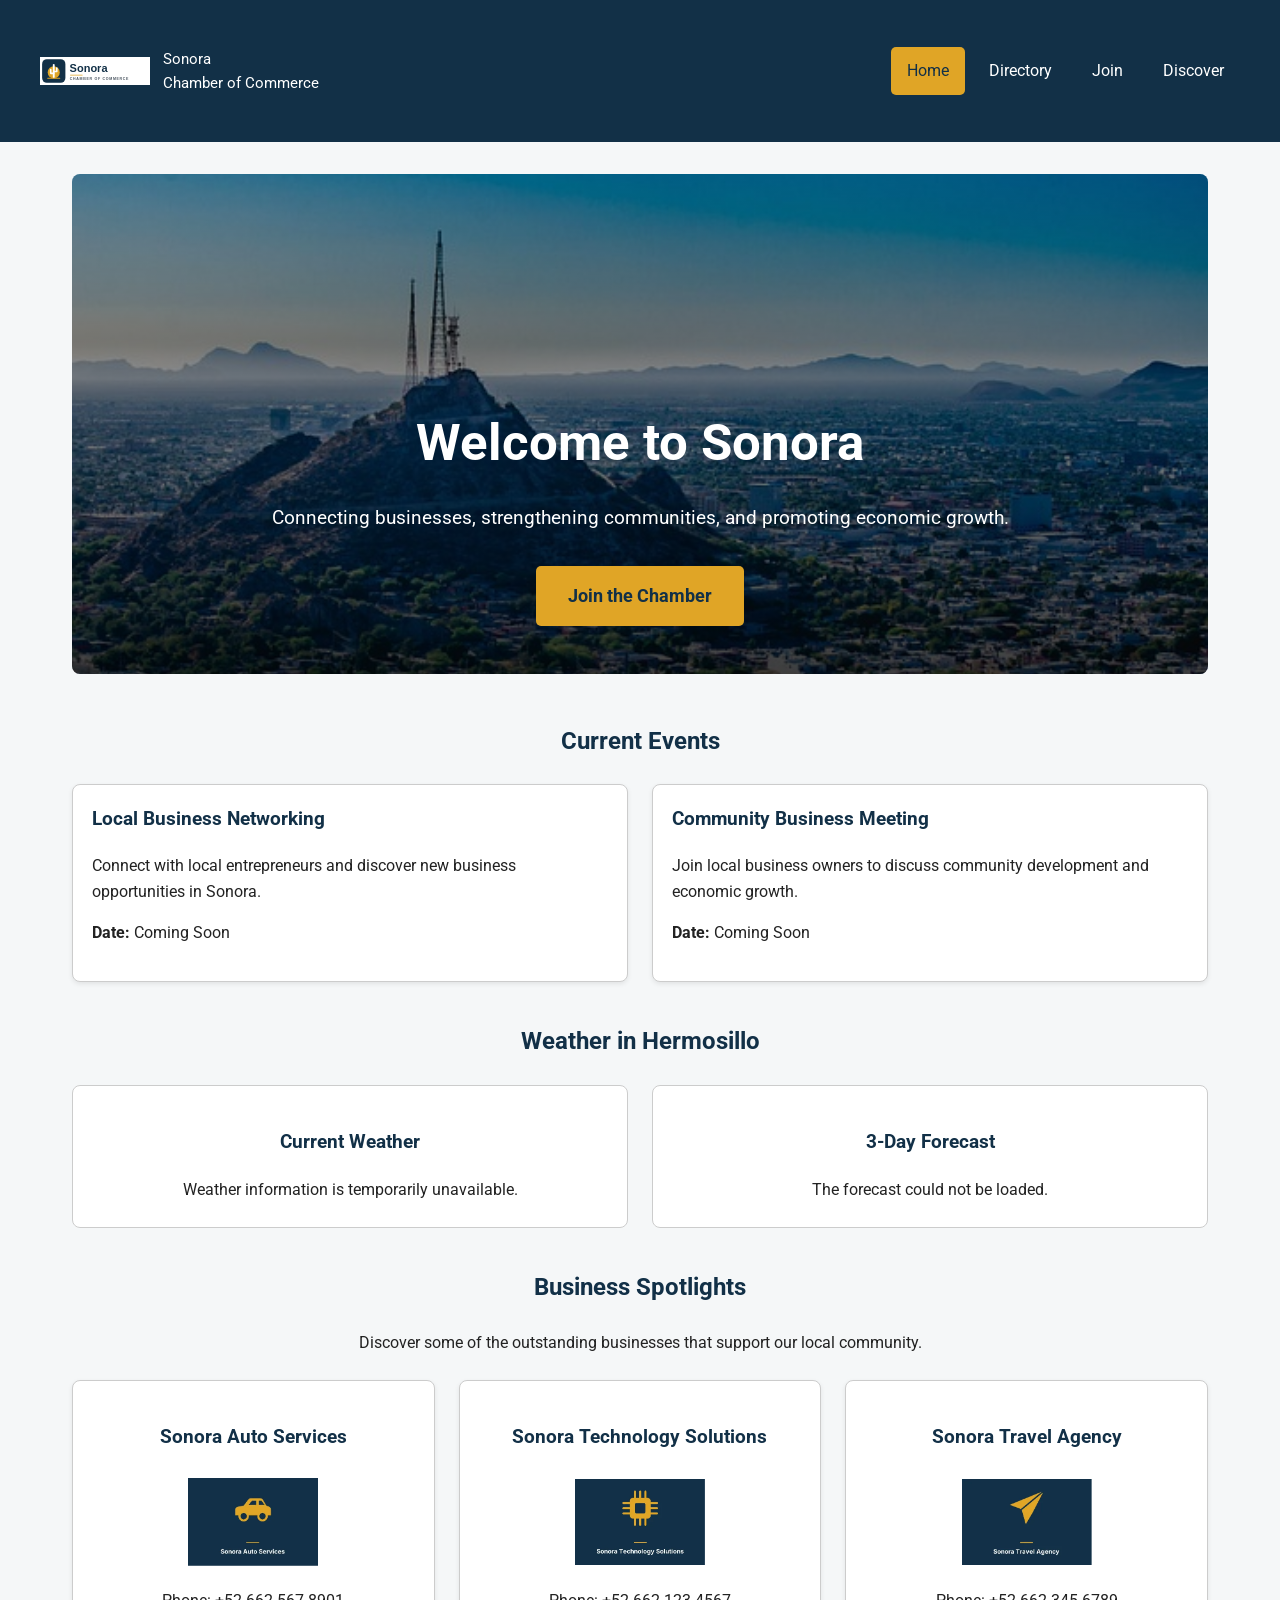
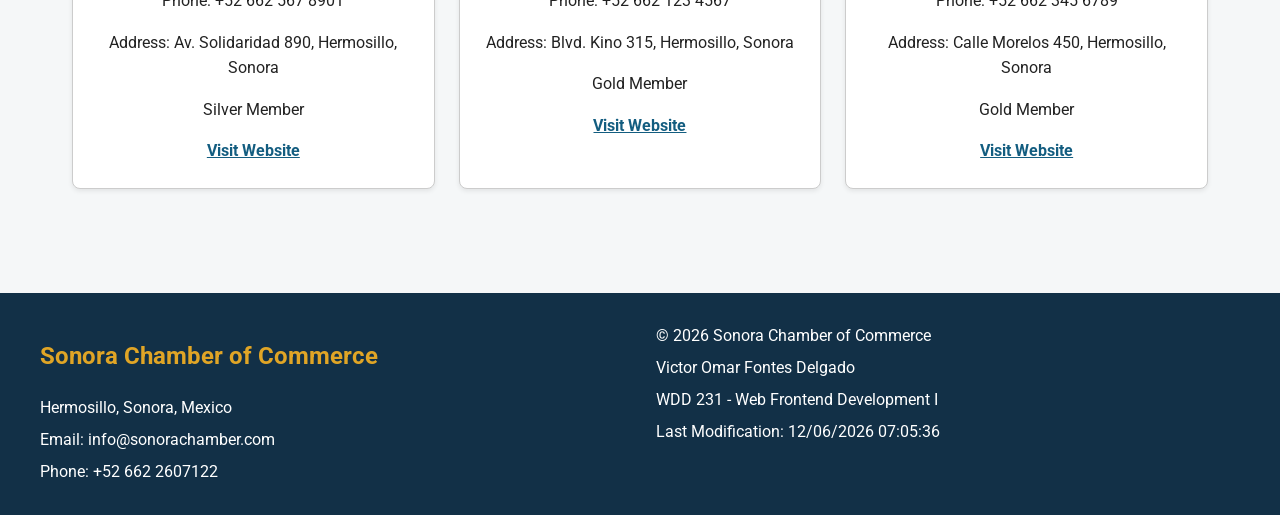
==== chamber/index.html @ 627ca7ed "Rename Chamber folder to lowercase" ====
<!DOCTYPE html>
<html lang="en">

<head>
    <meta charset="UTF-8">
    <meta name="viewport" content="width=device-width, initial-scale=1.0">

    <!-- SEO -->
    <meta name="description" content="Explore local businesses, events, weather, and membership opportunities with the Sonora Chamber of Commerce.">

    <meta name="author" content="Victor Omar Fontes Delgado">

    <title>Home | Sonora Chamber of Commerce</title>

    <!-- Favicon -->
    <link rel="icon" href="images/favicon.svg" type="image/svg+xml">

    <!-- Open Graph -->
    <meta property="og:title" content="Sonora Chamber of Commerce">
    <meta property="og:description" content="Discover businesses, events, and opportunities in Sonora, Mexico.">
    <meta property="og:image" content="https://vofontes.github.io/wdd231/Chamber/images/hero.jpg">
    <meta property="og:url" content="https://vofontes.github.io/wdd231/Chamber/index.html">
    <meta property="og:type" content="website">

    <!-- Google Fonts -->
    <link rel="preconnect" href="https://fonts.googleapis.com">
    <link rel="preconnect" href="https://fonts.gstatic.com" crossorigin>
    <link href="https://fonts.googleapis.com/css2?family=Roboto:wght@400;500;700&display=swap" rel="stylesheet">

    <!-- CSS -->
    <link rel="stylesheet" href="styles/normalize.css">
    <link rel="stylesheet" href="styles/small.css">
    <link rel="stylesheet" href="styles/large.css">

    <!-- JavaScript -->
    <script src="scripts/home.js" defer></script>
</head>

<body>

    <!-- HEADER -->
    <header>
        <div class="header-container">

            <div class="logo">
                <img src="images/logo.svg" alt="Sonora Chamber of Commerce logo">

                <div>
                    <p class="site-name">Sonora</p>
                    <p>Chamber of Commerce</p>
                </div>
            </div>

            <!-- Mobile Navigation Button -->
            <button id="menu-button"
                    type="button"
                    aria-label="Open navigation menu"
                    aria-expanded="false"
                    aria-controls="navigation">
                ☰
            </button>

            <!-- Navigation -->
            <nav id="navigation">
                <ul>
                    <li>
                        <a href="index.html" class="active" aria-current="page">Home</a>
                    </li>

                    <li>
                        <a href="directory.html">Directory</a>
                    </li>

                    <li>
                        <a href="join.html">Join</a>
                    </li>

                    <li>
                        <a href="discover.html">Discover</a>
                    </li>
                </ul>
            </nav>

        </div>
    </header>

    <!-- MAIN CONTENT -->
    <main>

        <!-- HERO SECTION -->
        <section class="hero">

            <img src="images/hero.jpg"
                 alt="Panoramic landscape of Sonora, Mexico"
                 fetchpriority="high">

            <div class="hero-content">
                <h1>Welcome to Sonora</h1>

                <p>
                    Connecting businesses, strengthening communities,
                    and promoting economic growth.
                </p>

                <a href="join.html" class="hero-button">
                    Join the Chamber
                </a>
            </div>

        </section>

        <!-- CURRENT EVENTS -->
        <section class="events-section">

            <h2>Current Events</h2>

            <div class="events-container">

                <article class="event-card">
                    <h3>Local Business Networking</h3>

                    <p>
                        Connect with local entrepreneurs and discover
                        new business opportunities in Sonora.
                    </p>

                    <p><strong>Date:</strong> Coming Soon</p>
                </article>

                <article class="event-card">
                    <h3>Community Business Meeting</h3>

                    <p>
                        Join local business owners to discuss community
                        development and economic growth.
                    </p>

                    <p><strong>Date:</strong> Coming Soon</p>
                </article>

            </div>

        </section>

        <!-- WEATHER SECTION -->
        <section class="weather-section">

            <h2>Weather in Hermosillo</h2>

            <div class="weather-container">

                <!-- CURRENT WEATHER -->
                <div class="current-weather">

                    <h3>Current Weather</h3>

                    <div id="current-weather">
                        <p>Loading current weather...</p>
                    </div>

                </div>

                <!-- THREE DAY FORECAST -->
                <div class="forecast-section">

                    <h3>3-Day Forecast</h3>

                    <div id="weather-forecast">
                        <p>Loading weather forecast...</p>
                    </div>

                </div>

            </div>

        </section>

        <!-- BUSINESS SPOTLIGHTS -->
        <section class="spotlights-section">

            <h2>Business Spotlights</h2>

            <p class="spotlights-intro">
                Discover some of the outstanding businesses
                that support our local community.
            </p>

            <div id="spotlights-container" class="spotlights-container">

                <p>Loading featured businesses...</p>

            </div>

        </section>

    </main>

    <!-- FOOTER -->
    <footer>

        <div class="footer-container">

            <div class="contact-info">

                <h2>Sonora Chamber of Commerce</h2>

                <p>Hermosillo, Sonora, Mexico</p>
                <p>Email: info@sonorachamber.com</p>
                <p>Phone: +52 662 2607122</p>

            </div>

            <div class="development-info">

                <p>
                    &copy; <span id="current-year"></span>
                    Sonora Chamber of Commerce
                </p>

                <p>Victor Omar Fontes Delgado</p>

                <p>WDD 231 - Web Frontend Development I</p>

                <p>
                    Last Modification:
                    <span id="last-modified"></span>
                </p>

            </div>

        </div>

    </footer>

</body>
</html>
---- chamber/styles/small.css ----
/* GENERAL SETTINGS */

* {
    box-sizing: border-box;
}

body {
    font-family: "Roboto", Arial, sans-serif;
    margin: 0;
    color: #222222;
    background-color: #f5f7f8;
    line-height: 1.6;
}

img {
    max-width: 100%;
    height: auto;
}

/* HEADER */

header {
    background-color: #123047;
    color: white;
    padding: 1rem;
}

.header-container {
    display: flex;
    flex-wrap: wrap;
    justify-content: space-between;
    align-items: center;
}

.logo {
    display: flex;
    align-items: center;
    gap: 0.8rem;
}

.logo img {
    width: 110px;
    height: 110px;
    object-fit: contain;
    flex-shrink: 0;
}

.logo h1 {
    font-size: 1.6rem;
    margin: 0;
}

.logo p {
    margin: 0;
    font-size: 0.95rem;
}

/* NAVIGATION */

#menu-button {
    background: none;
    border: none;
    color: white;
    font-size: 2rem;
    cursor: pointer;
}

nav {
    display: none;
    width: 100%;
}

nav.open {
    display: block;
}

nav ul {
    list-style: none;
    padding: 0;
    margin: 1rem 0 0;
}

nav li {
    border-top: 1px solid #ffffff40;
}

nav a {
    display: block;
    padding: 0.8rem;
    color: white;
    text-decoration: none;
}

nav a:hover,
nav a.active {
    background-color: #e0a526;
    color: #123047;
}

/* MAIN CONTENT */

main {
    max-width: 1200px;
    margin: 0 auto;
    padding: 1rem;
}

main h2 {
    color: #123047;
    text-align: center;
}

.directory-intro {
    text-align: center;
    margin-bottom: 1.5rem;
}

/* VIEW BUTTONS */

.view-buttons {
    display: flex;
    justify-content: center;
    gap: 1rem;
    margin: 1.5rem 0;
}

.view-buttons button {
    padding: 0.7rem 1.5rem;
    border: 2px solid #123047;
    background-color: white;
    color: #123047;
    font-weight: bold;
    cursor: pointer;
    border-radius: 5px;
}

.view-buttons button.active,
.view-buttons button:hover {
    background-color: #123047;
    color: white;
}

/* GRID VIEW */

.grid-view {
    display: grid;
    grid-template-columns: 1fr;
    gap: 1rem;
}

.member-card {
    background-color: white;
    border: 1px solid #cccccc;
    border-radius: 8px;
    padding: 1rem;
    text-align: center;
    box-shadow: 0 2px 5px #00000015;
}

.member-card img {
    width: 150px;
    height: 110px;
    object-fit: contain;
    margin-bottom: 0.5rem;
}

.member-card h3 {
    color: #123047;
}

.member-card a {
    color: #135d80;
    font-weight: bold;
}

/* LIST VIEW */

.list-view {
    display: flex;
    flex-direction: column;
    gap: 0;
}

.list-view .member-card {
    display: block;
    text-align: left;
    border-radius: 0;
    box-shadow: none;
    padding: 0.8rem;
}

.list-view .member-card img {
    display: none;
}

.list-view .member-card:nth-child(even) {
    background-color: #e8eef1;
}

/* FOOTER */

footer {
    background-color: #123047;
    color: white;
    padding: 1.5rem;
    margin-top: 2rem;
}

.footer-container {
    max-width: 1200px;
    margin: 0 auto;
}

footer h2 {
    color: #e0a526;
}

footer p {
    margin: 0.4rem 0;
}

/* ==============================
   HOME PAGE - HERO SECTION
============================== */

.hero {
    position: relative;
    width: 100%;
    overflow: hidden;
    border-radius: 8px;
    margin-bottom: 2rem;
}

.hero img {
    width: 100%;
    height: 350px;
    object-fit: cover;
}

.hero::after {
    content: "";
    position: absolute;
    inset: 0;
    background: linear-gradient(
        rgba(0, 0, 0, 0.25),
        rgba(0, 0, 0, 0.75)
    );
}

.hero-content {
    position: absolute;
    z-index: 1;
    bottom: 1.5rem;
    left: 1rem;
    right: 1rem;
    color: white;
    text-align: center;
}

.hero-content h1 {
    font-size: 1.8rem;
    margin-bottom: 0.5rem;
}

.hero-content p {
    font-size: 1rem;
}

.hero-button {
    display: inline-block;
    background-color: #e0a526;
    color: #123047;
    padding: 0.8rem 1.5rem;
    border-radius: 5px;
    text-decoration: none;
    font-weight: bold;
    margin-top: 0.8rem;
}

.hero-button:hover {
    background-color: white;
}


/* ==============================
   HOME PAGE - SECTIONS
============================== */

.events-section,
.weather-section,
.spotlights-section {
    margin: 2.5rem 0;
}

.events-section h2,
.weather-section h2,
.spotlights-section h2 {
    text-align: center;
    color: #123047;
    margin-bottom: 1.5rem;
}


/* ==============================
   CURRENT EVENTS
============================== */

.events-container {
    display: grid;
    grid-template-columns: 1fr;
    gap: 1rem;
}

.event-card {
    background-color: white;
    padding: 1.2rem;
    border-radius: 8px;
    border: 1px solid #cccccc;
    box-shadow: 0 2px 5px #00000015;
}

.event-card h3 {
    color: #123047;
    margin-top: 0;
}


/* ==============================
   WEATHER
============================== */

.weather-container {
    display: grid;
    grid-template-columns: 1fr;
    gap: 1rem;
}

.current-weather,
.forecast-section {
    background-color: white;
    padding: 1.2rem;
    border-radius: 8px;
    border: 1px solid #cccccc;
    text-align: center;
}

.current-weather h3,
.forecast-section h3 {
    color: #123047;
}

.weather-icon {
    width: 80px;
    margin: 0 auto;
}

.forecast-day {
    padding: 0.8rem;
    border-top: 1px solid #cccccc;
}


/* ==============================
   BUSINESS SPOTLIGHTS
============================== */

.spotlights-intro {
    text-align: center;
    margin-bottom: 1.5rem;
}

.spotlights-container {
    display: grid;
    grid-template-columns: 1fr;
    gap: 1rem;
}

.spotlight-card {
    background-color: white;
    border: 1px solid #cccccc;
    border-radius: 8px;
    padding: 1.2rem;
    text-align: center;
    box-shadow: 0 2px 5px #00000015;
}

.spotlight-card h3 {
    color: #123047;
}

.spotlight-card img {
    width: 130px;
    height: 100px;
    object-fit: contain;
    margin: 0 auto 1rem;
}

.spotlight-card a {
    color: #135d80;
    font-weight: bold;
}

.membership-level {
    display: inline-block;
    background-color: #123047;
    color: white;
    padding: 0.3rem 0.8rem;
    border-radius: 4px;
    font-size: 0.85rem;
    font-weight: bold;
}
---- chamber/styles/large.css ----
/* LARGE SCREEN DESIGN */

@media screen and (min-width: 700px) {

    /* HEADER */

    .header-container {
        max-width: 1200px;
        margin: 0 auto;
    }

    #menu-button {
        display: none;
    }

    nav {
        display: block;
        width: auto;
    }

    nav ul {
        display: flex;
        gap: 0.5rem;
        margin: 0;
    }

    nav li {
        border: none;
    }

    nav a {
        padding: 0.7rem 1rem;
        border-radius: 5px;
    }

    /* MAIN */

    main {
        padding: 2rem;
    }

    /* GRID */

    .grid-view {
        grid-template-columns: repeat(2, 1fr);
    }

    /* FOOTER */

    .footer-container {
        display: grid;
        grid-template-columns: 1fr 1fr;
        gap: 2rem;
    }
}

@media screen and (min-width: 1000px) {

    .grid-view {
        grid-template-columns: repeat(3, 1fr);
    }

}

/* =================================
   HOME PAGE - DESKTOP DESIGN
================================= */

@media screen and (min-width: 700px) {

    /* HERO SECTION */

    .hero {
        margin-bottom: 3rem;
    }

    .hero img {
        height: 450px;
    }

    .hero-content {
        left: 5%;
        right: 5%;
        bottom: 3rem;
        max-width: 750px;
        margin: 0 auto;
    }

    .hero-content h1 {
        font-size: 2.8rem;
    }

    .hero-content p {
        font-size: 1.2rem;
    }

    .hero-button {
        padding: 1rem 2rem;
        font-size: 1.1rem;
    }


    /* CURRENT EVENTS */

    .events-container {
        grid-template-columns: repeat(2, 1fr);
        gap: 1.5rem;
    }


    /* WEATHER */

    .weather-container {
        grid-template-columns: 1fr 1fr;
        gap: 1.5rem;
    }

    .current-weather,
    .forecast-section {
        padding: 1.5rem;
    }


    /* BUSINESS SPOTLIGHTS */

    .spotlights-container {
        grid-template-columns: repeat(2, 1fr);
        gap: 1.5rem;
    }

    .spotlight-card {
        padding: 1.5rem;
    }

}


/* =================================
   LARGE DESKTOP SCREENS
================================= */

@media screen and (min-width: 1000px) {

    .hero img {
        height: 500px;
    }

    .hero-content h1 {
        font-size: 3.2rem;
    }

    /* BUSINESS SPOTLIGHTS */

    .spotlights-container {
        grid-template-columns: repeat(3, 1fr);
    }

    /* WEATHER */

    .weather-container {
        grid-template-columns: 1fr 1fr;
    }

}
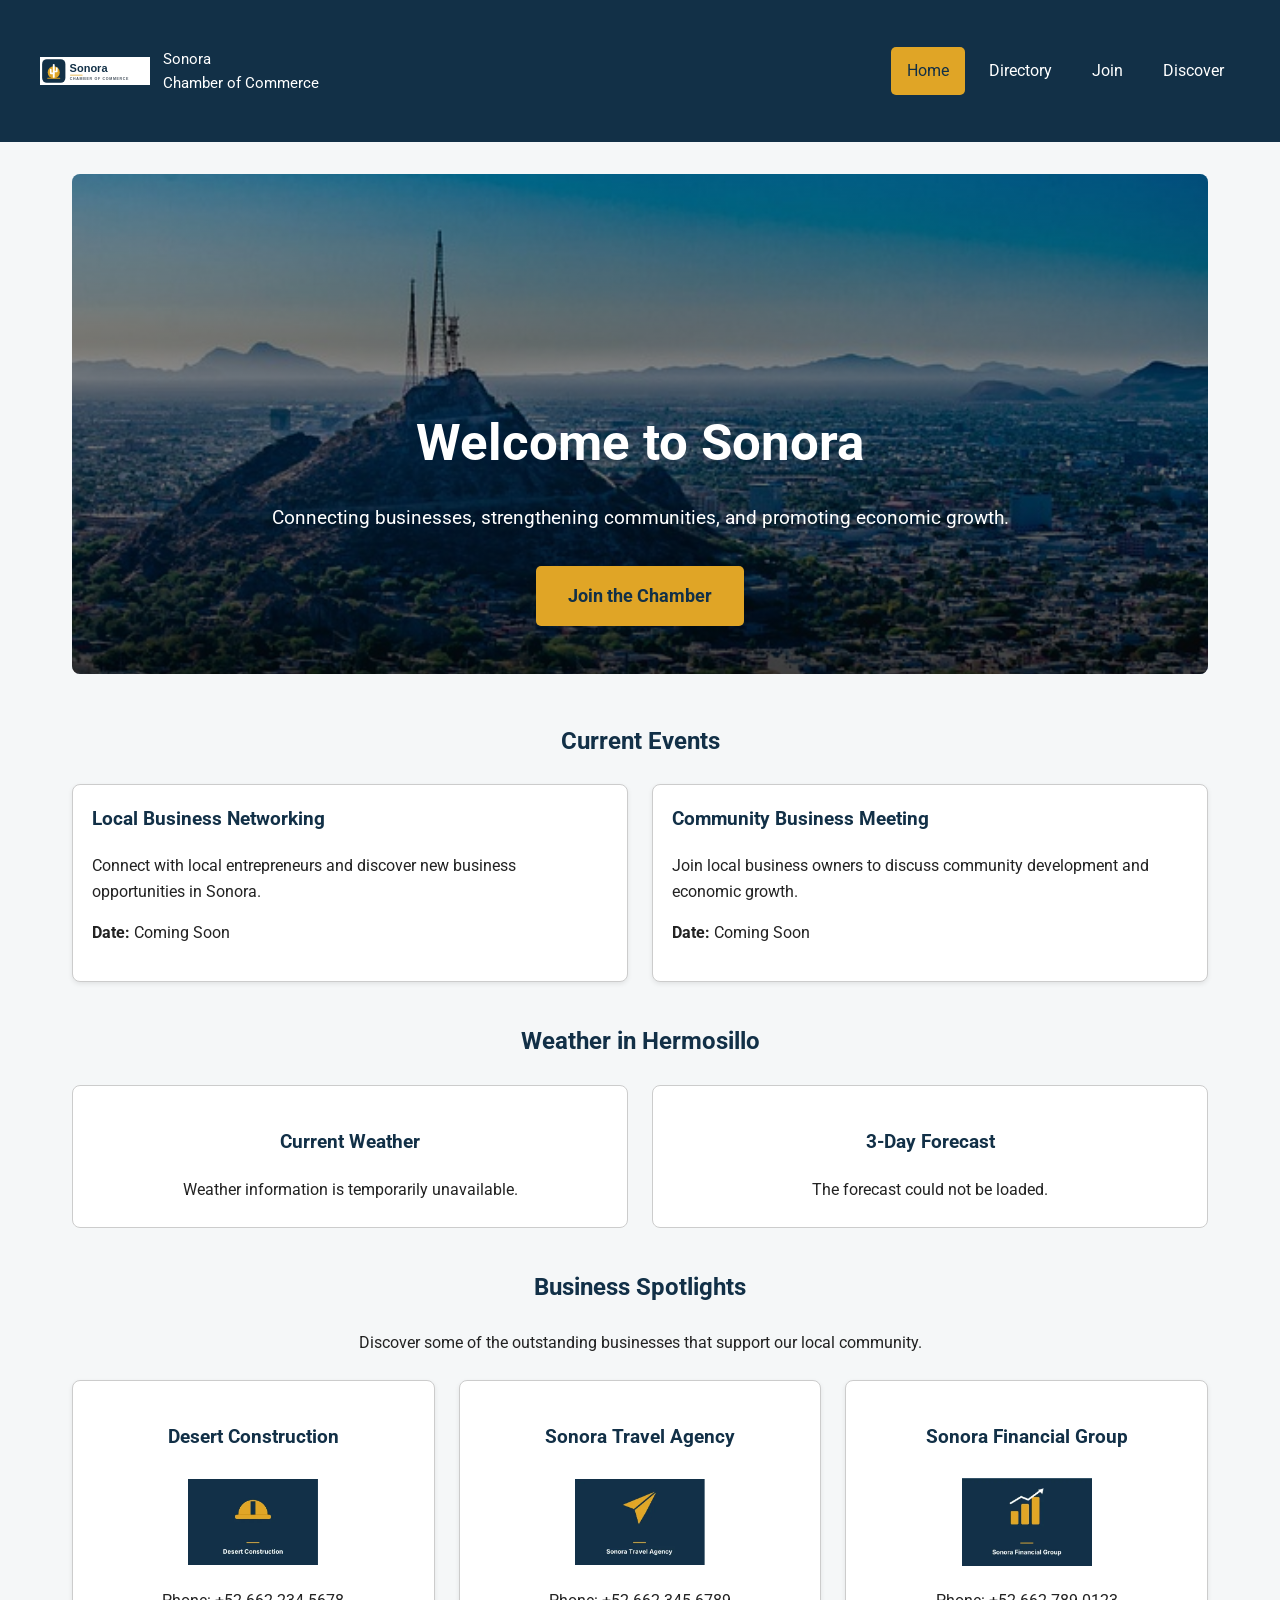
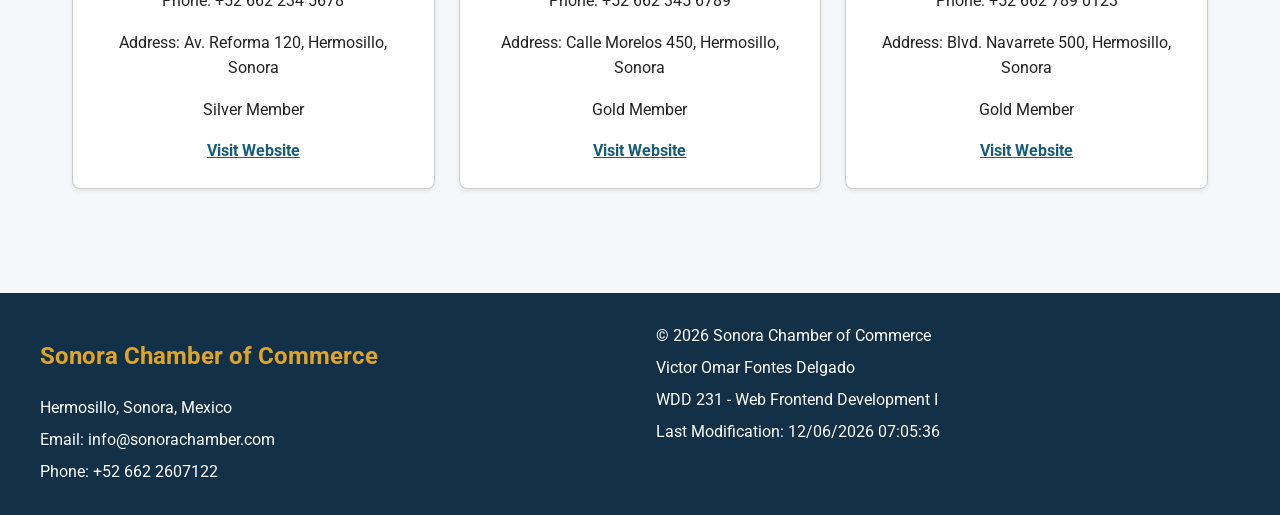
==== commit 5a91ca3c: "W03 chamber Home Page" ====
--- a/chamber/index.html
+++ b/chamber/index.html
@@ -18,8 +18,8 @@
     <!-- Open Graph -->
     <meta property="og:title" content="Sonora Chamber of Commerce">
     <meta property="og:description" content="Discover businesses, events, and opportunities in Sonora, Mexico.">
-    <meta property="og:image" content="https://vofontes.github.io/wdd231/Chamber/images/hero.jpg">
-    <meta property="og:url" content="https://vofontes.github.io/wdd231/Chamber/index.html">
+   <meta property="og:image" content="https://vofontes.github.io/wdd231/chamber/images/hero.jpg">
+    <meta property="og:url" content="https://vofontes.github.io/wdd231/chamber/index.html">
     <meta property="og:type" content="website">
 
     <!-- Google Fonts -->
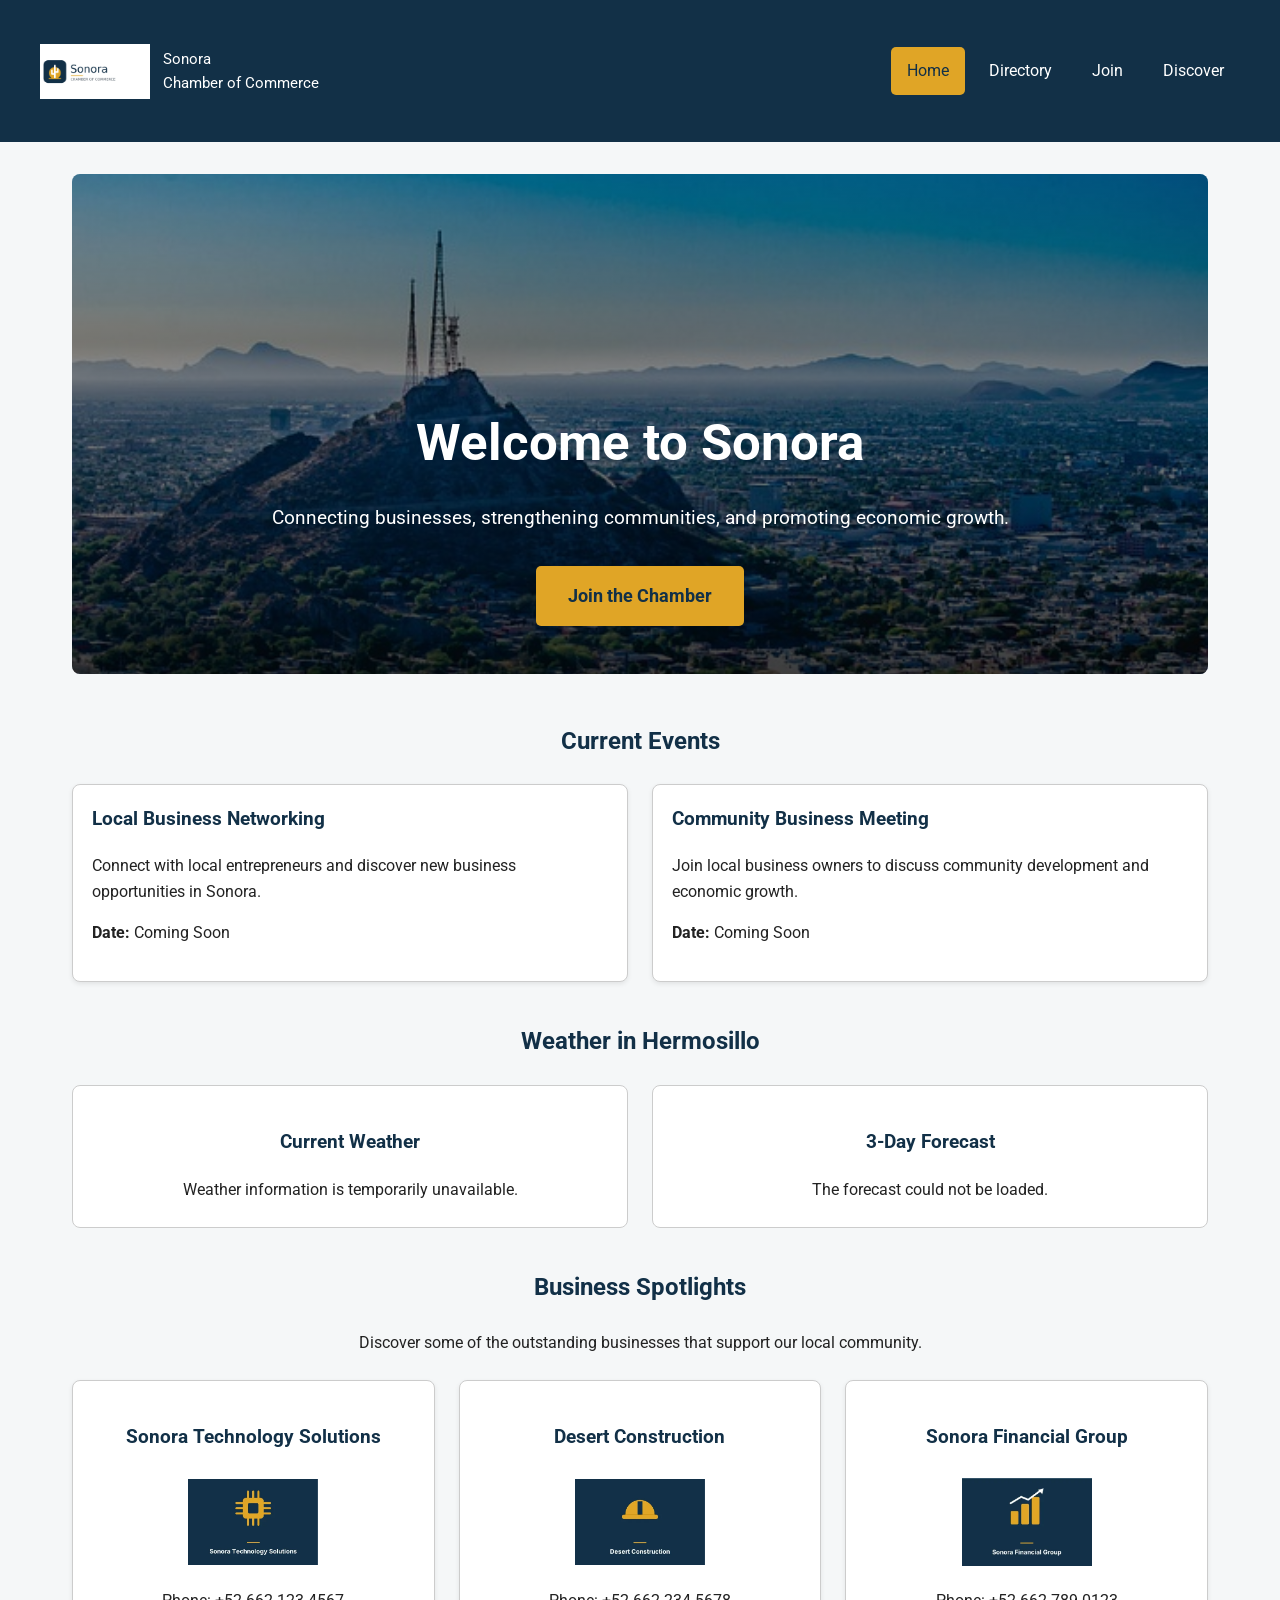
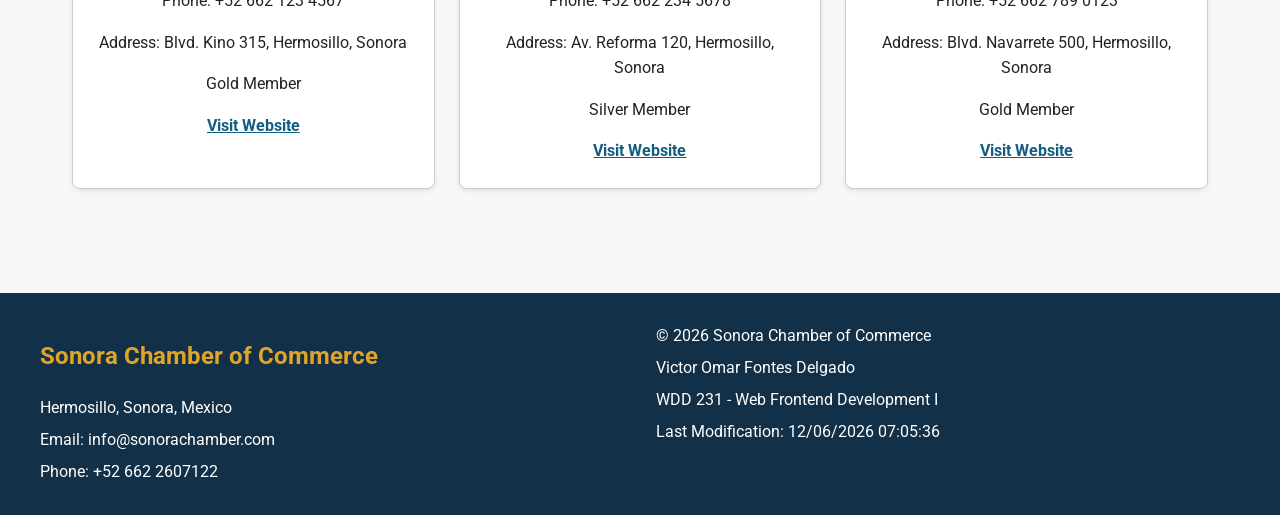
==== commit 3769ff5c: "W04 Chamber Join Page" ====
--- a/chamber/index.html
+++ b/chamber/index.html
@@ -43,7 +43,7 @@
         <div class="header-container">
 
             <div class="logo">
-                <img src="images/logo.svg" alt="Sonora Chamber of Commerce logo">
+                <img src="images/logo.png" alt="Sonora Chamber of Commerce logo">
 
                 <div>
                     <p class="site-name">Sonora</p>
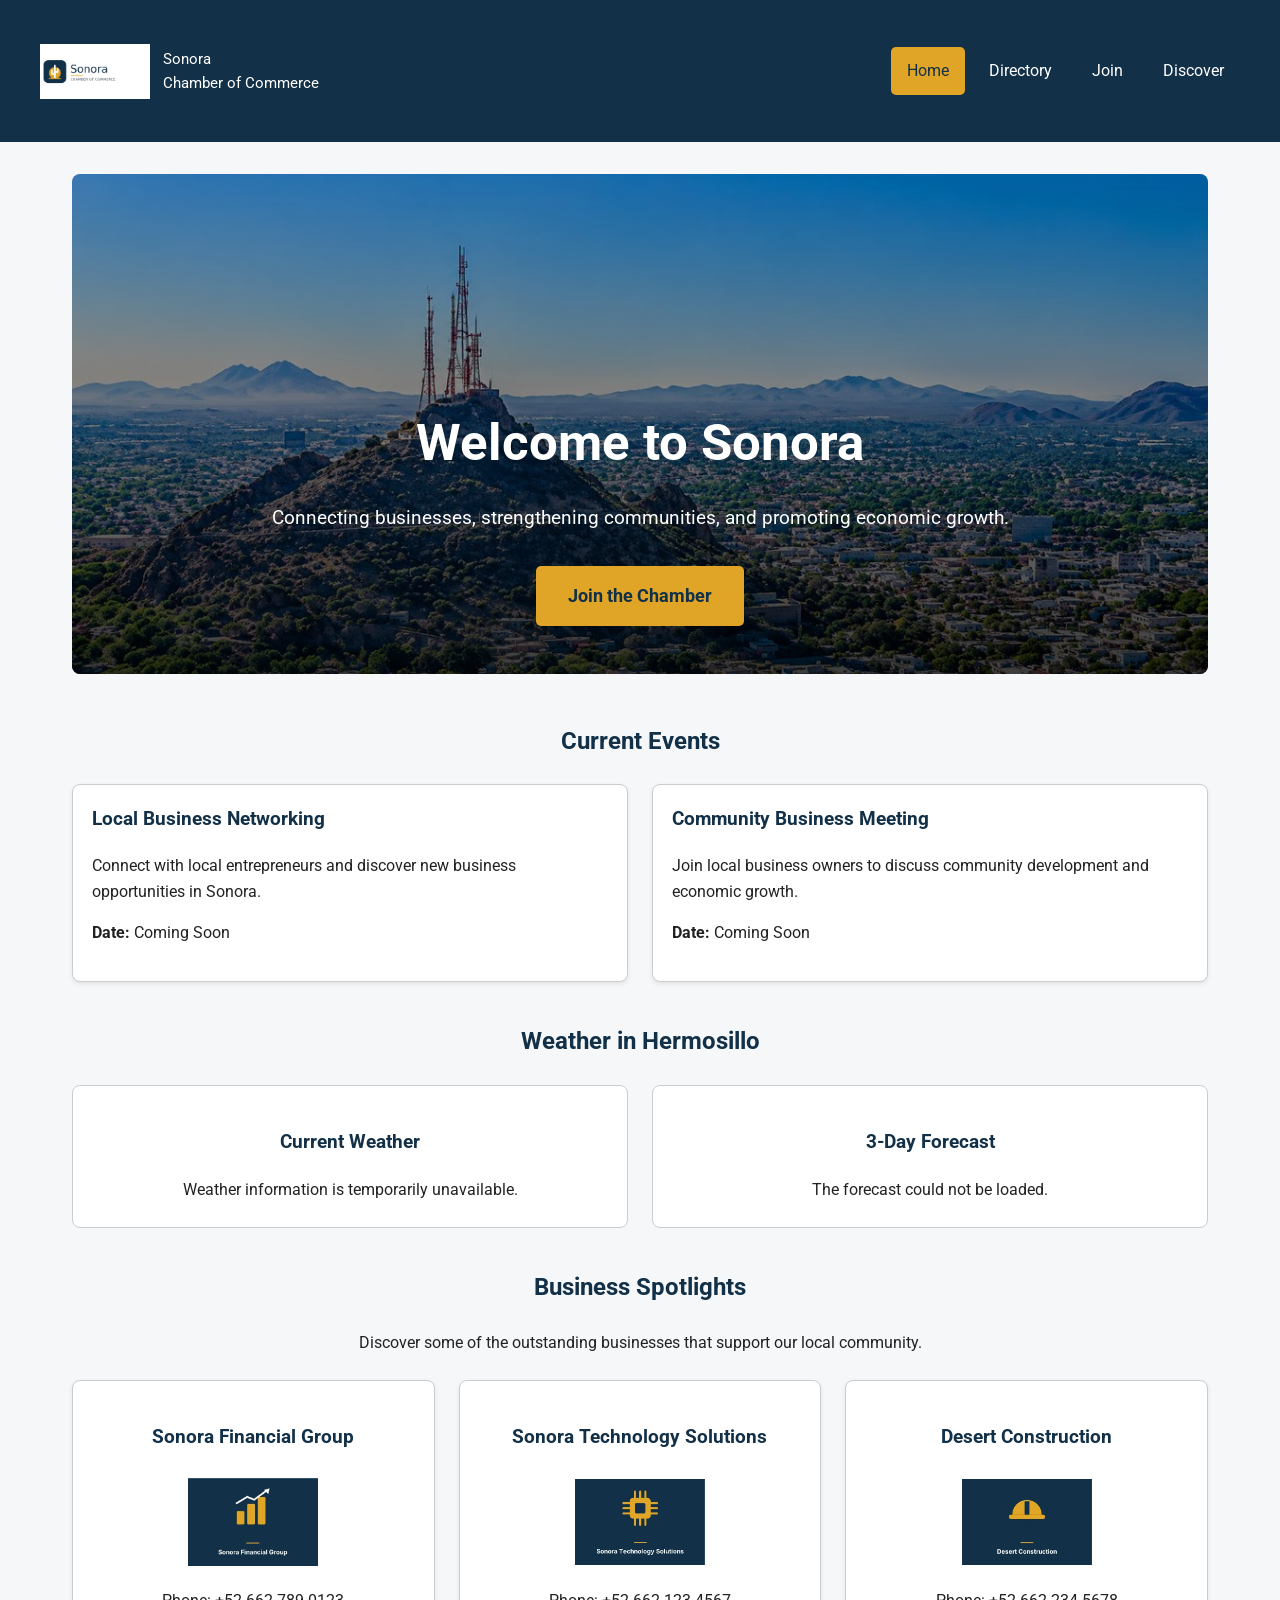
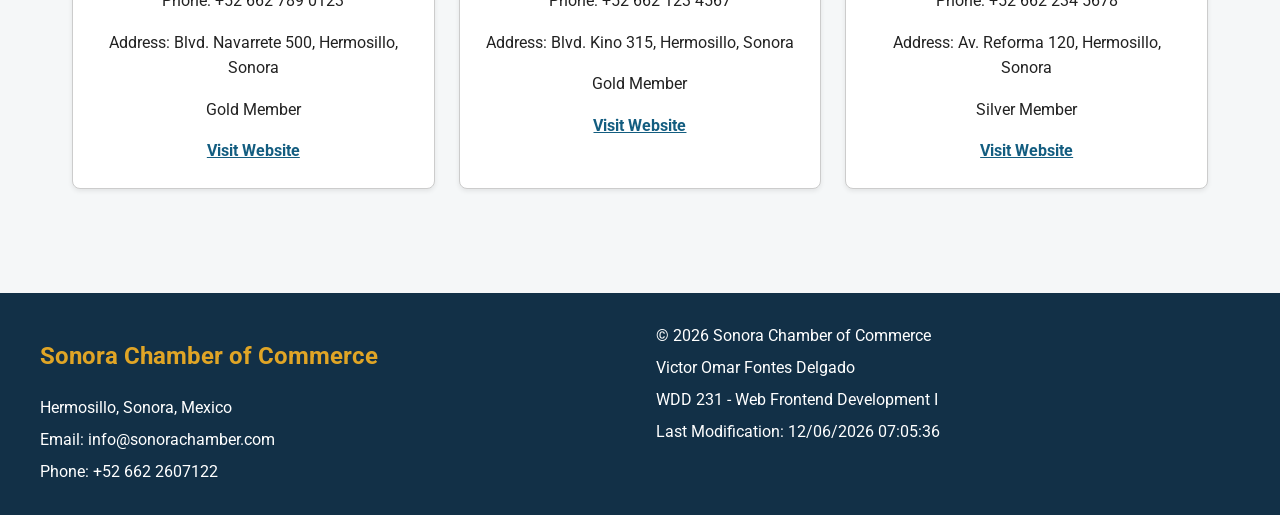
==== commit 11c7ea20: "W02 Chamber Directory Page" ====
--- a/chamber/index.html
+++ b/chamber/index.html
@@ -10,7 +10,7 @@
 
     <meta name="author" content="Victor Omar Fontes Delgado">
 
-    <title>Home | Sonora Chamber of Commerce</title>
+   <title>Directory | Sonora Chamber of Commerce</title>
 
     <!-- Favicon -->
     <link rel="icon" href="images/favicon.svg" type="image/svg+xml">
